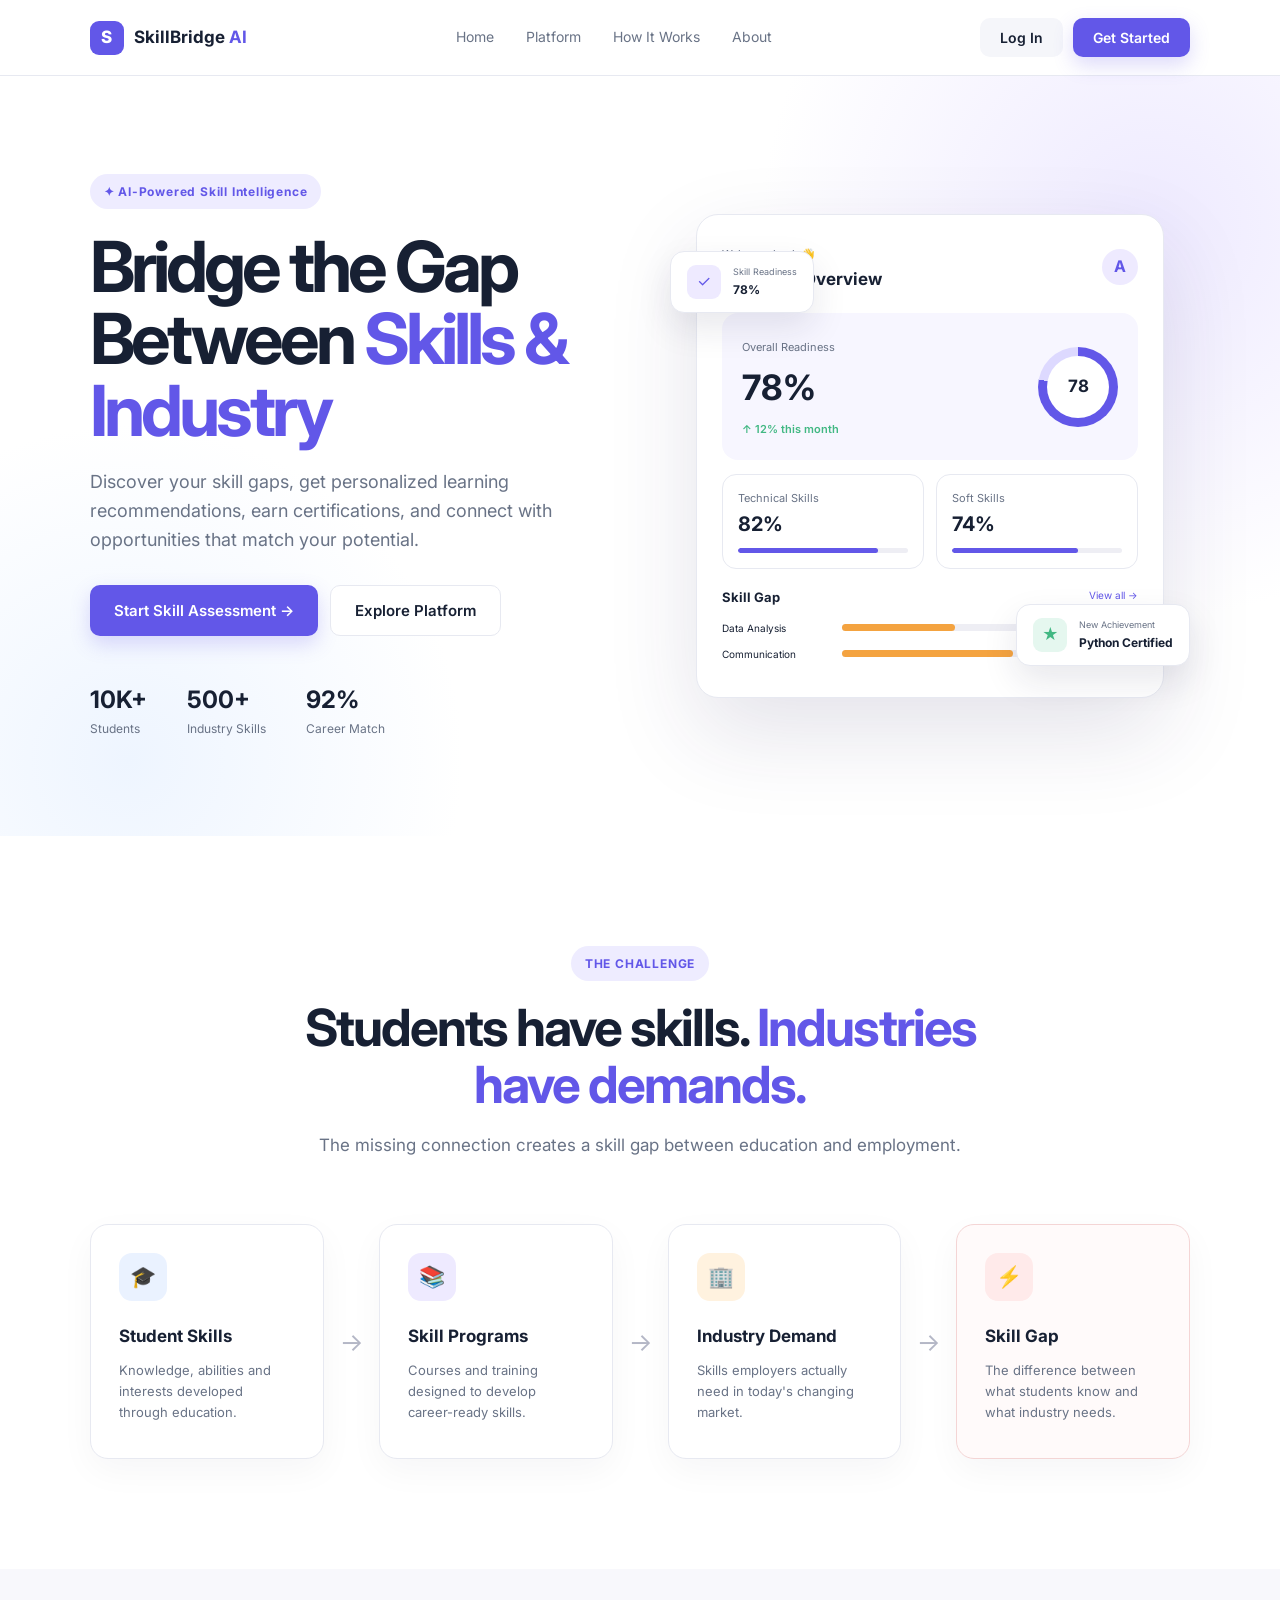
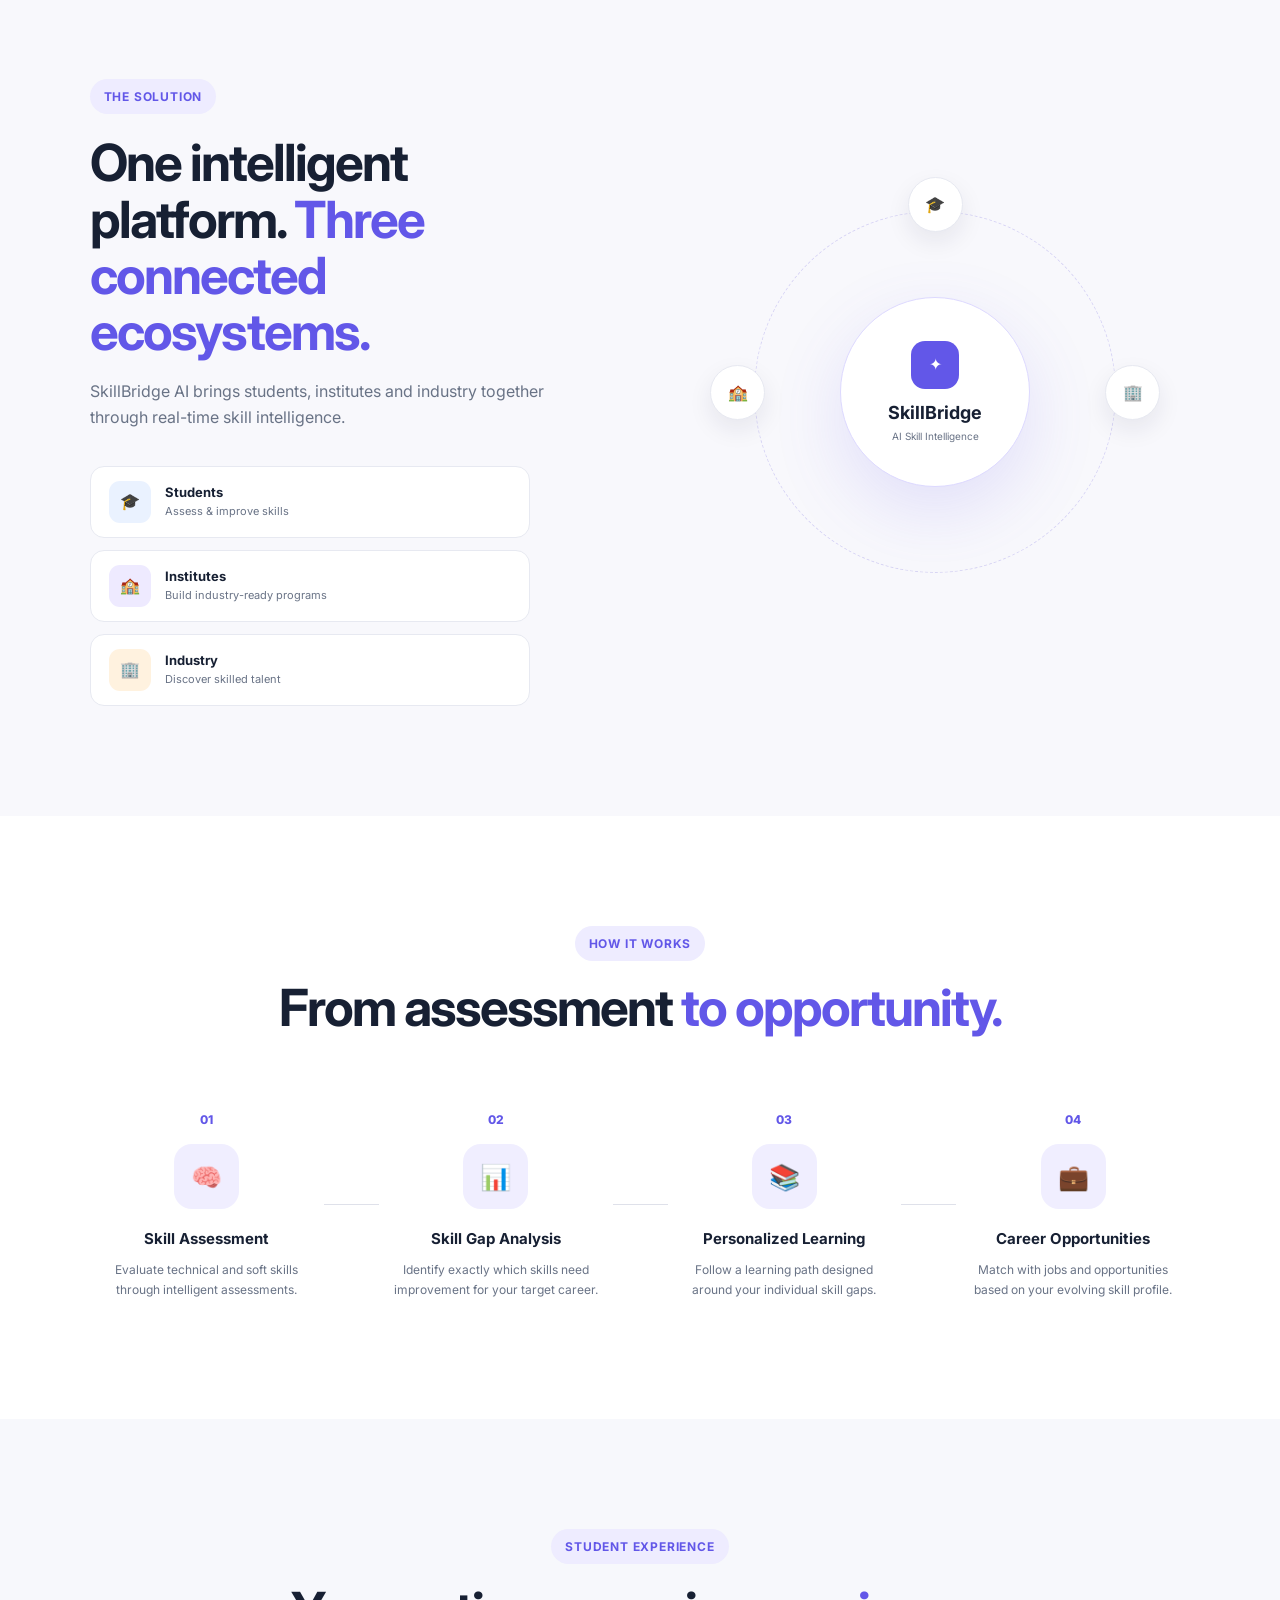
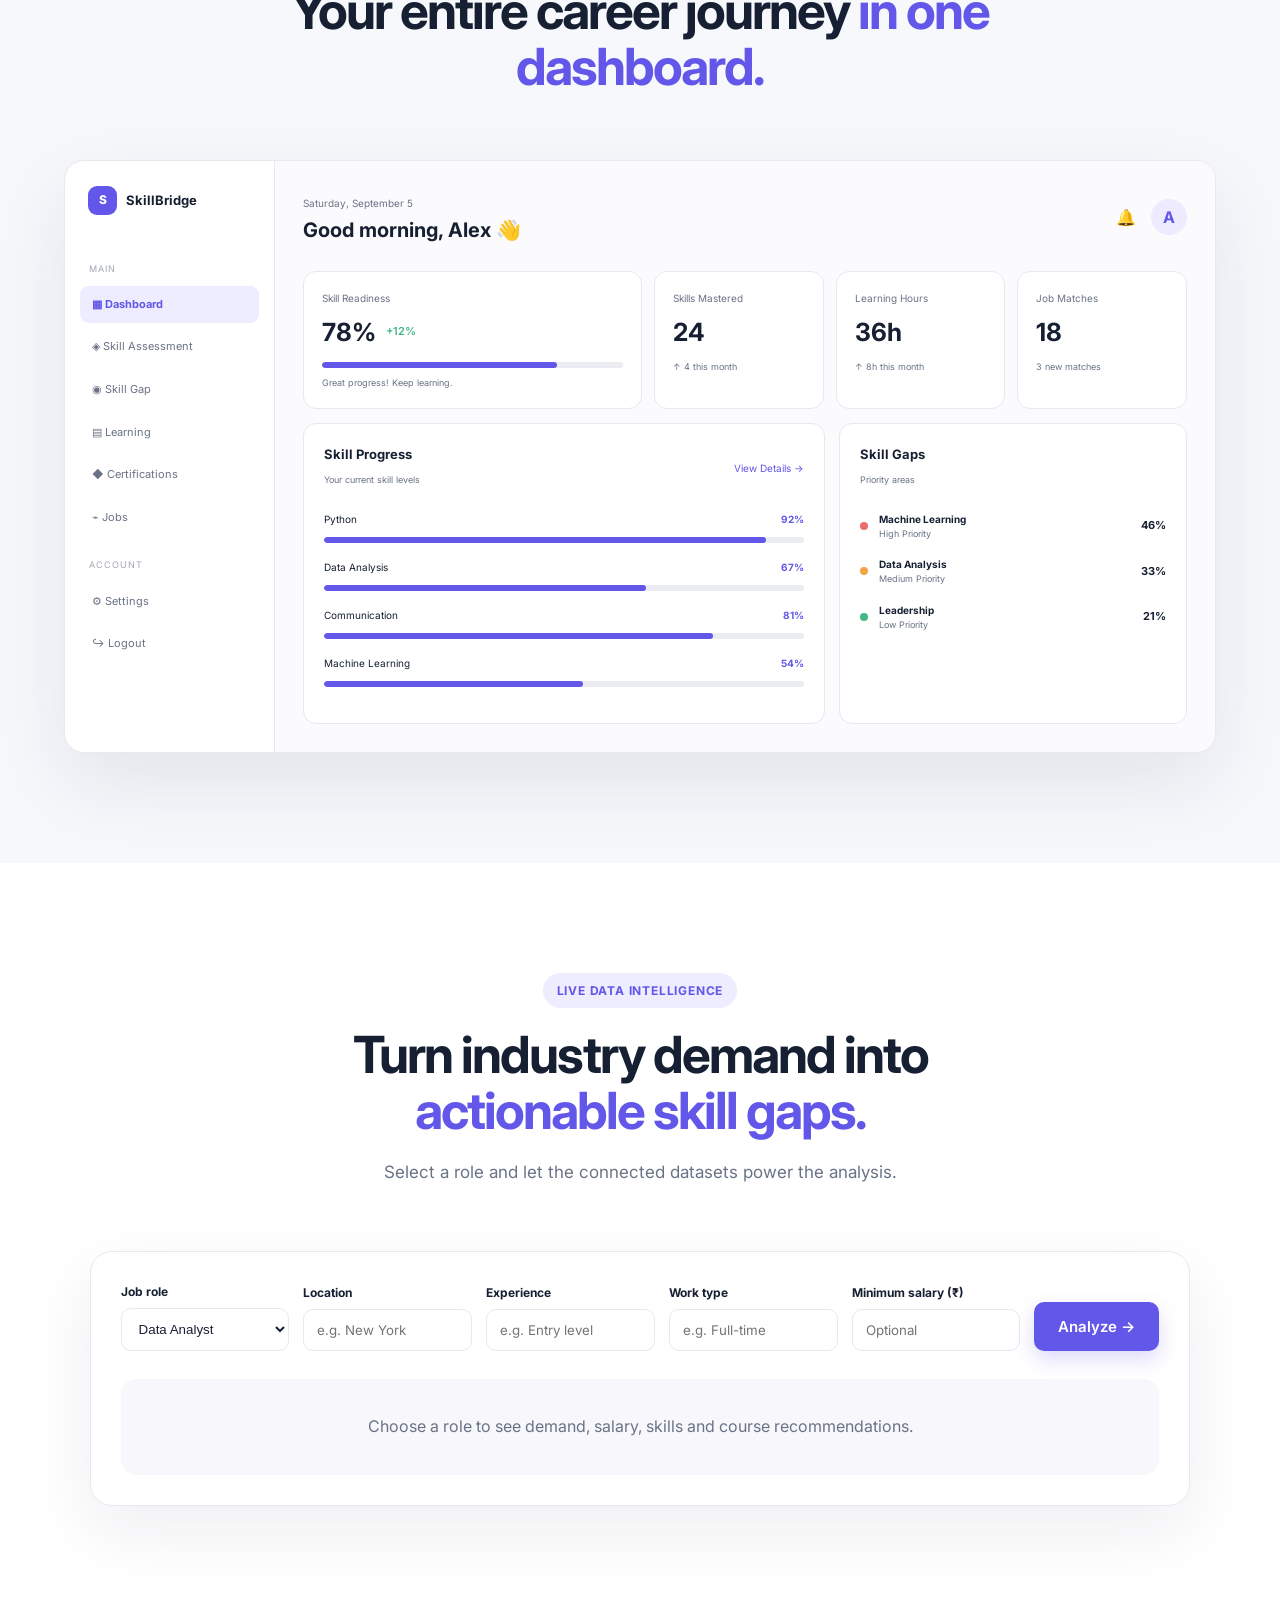
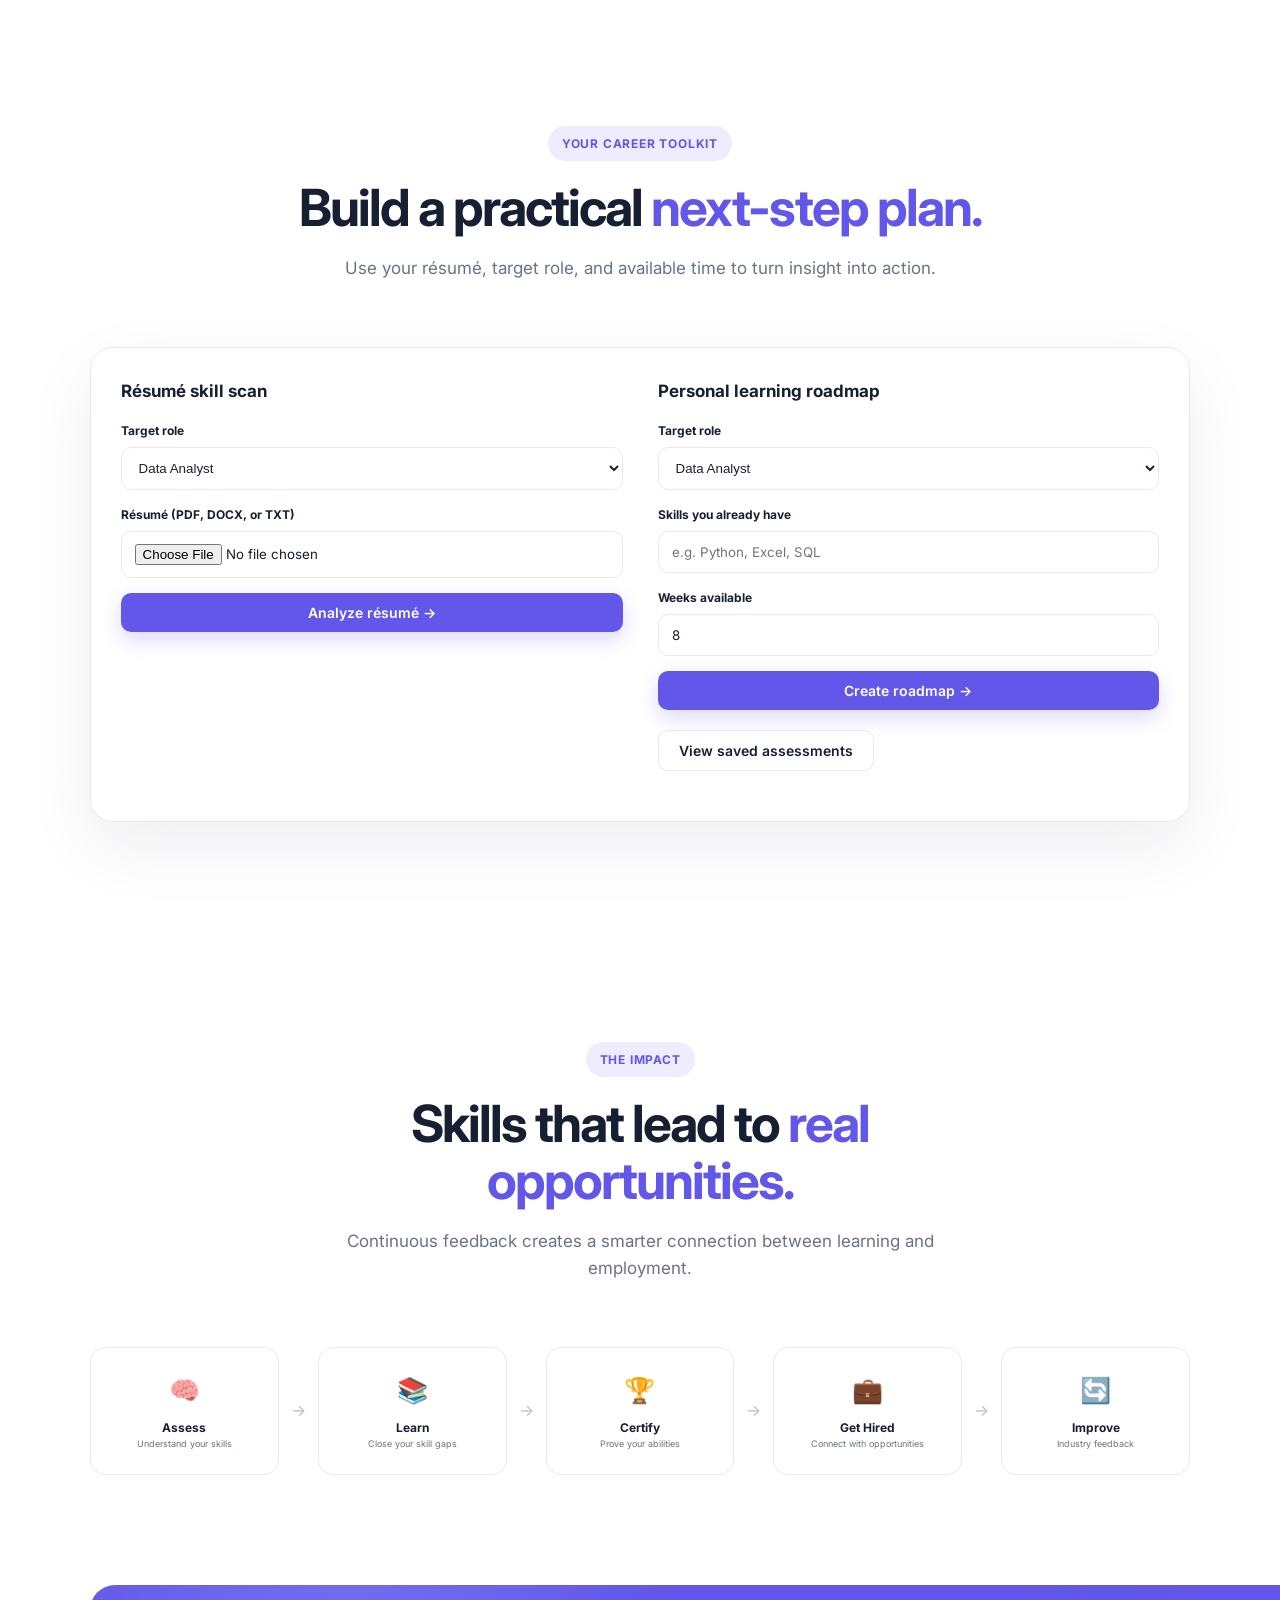
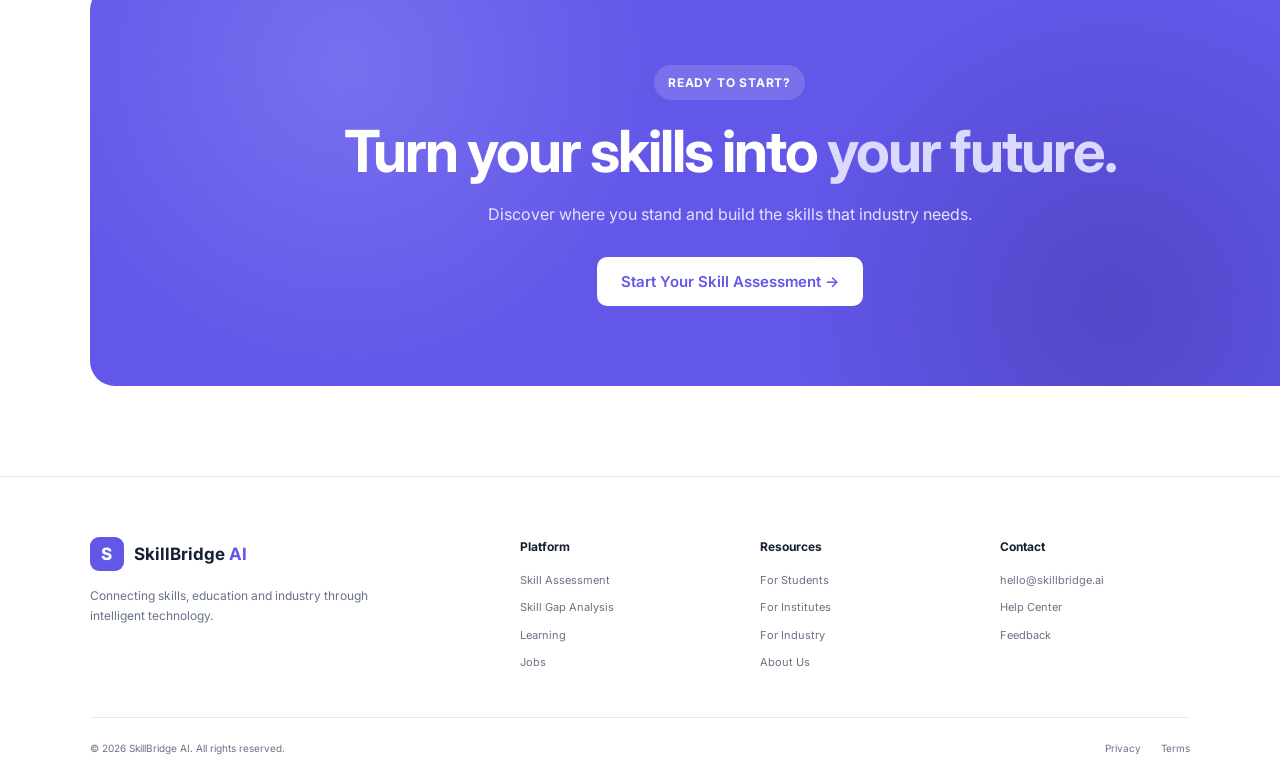
==== index.html @ c688696a "Add files via upload" ====
<!DOCTYPE html>
<html lang="en">
<head>
    <meta charset="UTF-8">
    <meta name="viewport" content="width=device-width, initial-scale=1.0">

    <title>SkillBridge AI</title>

    <link rel="preconnect" href="https://fonts.googleapis.com">
    <link rel="preconnect" href="https://fonts.gstatic.com" crossorigin>
    <link href="https://fonts.googleapis.com/css2?family=Inter:wght@400;500;600;700;800&display=swap" rel="stylesheet">

    <link rel="stylesheet" href="style.css">
</head>

<body>

<!-- =====================================================
     NAVBAR
===================================================== -->

<header class="navbar">

    <div class="logo">
        <div class="logo-icon">S</div>
        <span>SkillBridge <strong>AI</strong></span>
    </div>

    <nav>
        <a href="#home">Home</a>
        <a href="#platform">Platform</a>
        <a href="#how-it-works">How It Works</a>
        <a href="#about">About</a>
    </nav>

    <div class="nav-buttons">
        <button class="btn btn-light">Log In</button>
        <button class="btn btn-primary">Get Started</button>
    </div>

</header>


<!-- =====================================================
     HERO
===================================================== -->

<main>

<section class="hero" id="home">

    <div class="hero-content">

        <div class="badge">
            ✦ AI-Powered Skill Intelligence
        </div>

        <h1>
            Bridge the Gap Between
            <span>Skills & Industry</span>
        </h1>

        <p>
            Discover your skill gaps, get personalized learning
            recommendations, earn certifications, and connect
            with opportunities that match your potential.
        </p>

        <div class="hero-buttons">
            <button class="btn btn-primary btn-large">
                Start Skill Assessment →
            </button>

            <button class="btn btn-outline btn-large">
                Explore Platform
            </button>
        </div>

        <div class="hero-stats">

            <div>
                <strong>10K+</strong>
                <span>Students</span>
            </div>

            <div>
                <strong>500+</strong>
                <span>Industry Skills</span>
            </div>

            <div>
                <strong>92%</strong>
                <span>Career Match</span>
            </div>

        </div>

    </div>


    <!-- HERO VISUAL -->

    <div class="hero-visual">

        <div class="floating-card card-one">
            <div class="mini-icon purple">✓</div>
            <div>
                <small>Skill Readiness</small>
                <strong>78%</strong>
            </div>
        </div>

        <div class="dashboard-preview">

            <div class="preview-header">
                <div>
                    <small>Welcome back 👋</small>
                    <h3>Your Skill Overview</h3>
                </div>

                <div class="avatar">A</div>
            </div>

            <div class="score-card">

                <div>
                    <small>Overall Readiness</small>
                    <h2>78%</h2>
                    <span class="positive">↑ 12% this month</span>
                </div>

                <div class="progress-circle">
                    <span>78</span>
                </div>

            </div>

            <div class="preview-grid">

                <div class="mini-card">
                    <span>Technical Skills</span>
                    <strong>82%</strong>
                    <div class="progress">
                        <div style="width:82%"></div>
                    </div>
                </div>

                <div class="mini-card">
                    <span>Soft Skills</span>
                    <strong>74%</strong>
                    <div class="progress">
                        <div style="width:74%"></div>
                    </div>
                </div>

            </div>

            <div class="gap-preview">

                <div class="gap-title">
                    <strong>Skill Gap</strong>
                    <span>View all →</span>
                </div>

                <div class="gap-row">
                    <span>Data Analysis</span>
                    <div class="gap-bar">
                        <div style="width:45%"></div>
                    </div>
                    <b>45%</b>
                </div>

                <div class="gap-row">
                    <span>Communication</span>
                    <div class="gap-bar">
                        <div style="width:68%"></div>
                    </div>
                    <b>68%</b>
                </div>

            </div>

        </div>

        <div class="floating-card card-two">

            <div class="mini-icon green">★</div>

            <div>
                <small>New Achievement</small>
                <strong>Python Certified</strong>
            </div>

        </div>

    </div>

</section>


<!-- =====================================================
     PROBLEM
===================================================== -->

<section class="section" id="platform">

    <div class="section-heading">

        <div class="badge">THE CHALLENGE</div>

        <h2>
            Students have skills.
            <span>Industries have demands.</span>
        </h2>

        <p>
            The missing connection creates a skill gap between
            education and employment.
        </p>

    </div>


    <div class="problem-flow">

        <div class="flow-card">

            <div class="flow-icon blue">🎓</div>

            <h3>Student Skills</h3>

            <p>
                Knowledge, abilities and interests
                developed through education.
            </p>

        </div>

        <div class="flow-arrow">→</div>

        <div class="flow-card">

            <div class="flow-icon purple">📚</div>

            <h3>Skill Programs</h3>

            <p>
                Courses and training designed
                to develop career-ready skills.
            </p>

        </div>

        <div class="flow-arrow">→</div>

        <div class="flow-card">

            <div class="flow-icon orange">🏢</div>

            <h3>Industry Demand</h3>

            <p>
                Skills employers actually need
                in today's changing market.
            </p>

        </div>

        <div class="flow-arrow">→</div>

        <div class="flow-card gap-card">

            <div class="flow-icon red">⚡</div>

            <h3>Skill Gap</h3>

            <p>
                The difference between what students
                know and what industry needs.
            </p>

        </div>

    </div>

</section>


<!-- =====================================================
     SOLUTION
===================================================== -->

<section class="solution-section">

    <div class="solution-content">

        <div class="badge">THE SOLUTION</div>

        <h2>
            One intelligent platform.
            <span>Three connected ecosystems.</span>
        </h2>

        <p>
            SkillBridge AI brings students, institutes and
            industry together through real-time skill intelligence.
        </p>

        <div class="ecosystem">

            <div class="eco-item">
                <div class="eco-icon blue">🎓</div>
                <div>
                    <strong>Students</strong>
                    <span>Assess & improve skills</span>
                </div>
            </div>

            <div class="eco-item">
                <div class="eco-icon purple">🏫</div>
                <div>
                    <strong>Institutes</strong>
                    <span>Build industry-ready programs</span>
                </div>
            </div>

            <div class="eco-item">
                <div class="eco-icon orange">🏢</div>
                <div>
                    <strong>Industry</strong>
                    <span>Discover skilled talent</span>
                </div>
            </div>

        </div>

    </div>


    <div class="platform-visual">

        <div class="central-platform">

            <div class="platform-symbol">✦</div>

            <h3>SkillBridge</h3>
            <span>AI Skill Intelligence</span>

        </div>

        <div class="orbit orbit-one">🎓</div>
        <div class="orbit orbit-two">🏫</div>
        <div class="orbit orbit-three">🏢</div>

    </div>

</section>


<!-- =====================================================
     HOW IT WORKS
===================================================== -->

<section class="section" id="how-it-works">

    <div class="section-heading">

        <div class="badge">HOW IT WORKS</div>

        <h2>
            From assessment
            <span>to opportunity.</span>
        </h2>

    </div>


    <div class="steps">

        <div class="step">

            <div class="step-number">01</div>

            <div class="step-icon">🧠</div>

            <h3>Skill Assessment</h3>

            <p>
                Evaluate technical and soft skills
                through intelligent assessments.
            </p>

        </div>

        <div class="step-line"></div>

        <div class="step">

            <div class="step-number">02</div>

            <div class="step-icon">📊</div>

            <h3>Skill Gap Analysis</h3>

            <p>
                Identify exactly which skills need
                improvement for your target career.
            </p>

        </div>

        <div class="step-line"></div>

        <div class="step">

            <div class="step-number">03</div>

            <div class="step-icon">📚</div>

            <h3>Personalized Learning</h3>

            <p>
                Follow a learning path designed
                around your individual skill gaps.
            </p>

        </div>

        <div class="step-line"></div>

        <div class="step">

            <div class="step-number">04</div>

            <div class="step-icon">💼</div>

            <h3>Career Opportunities</h3>

            <p>
                Match with jobs and opportunities
                based on your evolving skill profile.
            </p>

        </div>

    </div>

</section>


<!-- =====================================================
     DASHBOARD PREVIEW
===================================================== -->

<section class="dashboard-section">

    <div class="section-heading">

        <div class="badge">STUDENT EXPERIENCE</div>

        <h2>
            Your entire career journey
            <span>in one dashboard.</span>
        </h2>

    </div>


    <div class="app-window">

        <aside class="sidebar">

            <div class="sidebar-logo">
                <div class="logo-icon">S</div>
                <strong>SkillBridge</strong>
            </div>

            <div class="sidebar-menu">

                <span class="menu-label">MAIN</span>

                <a class="active">▦ Dashboard</a>
                <a>◈ Skill Assessment</a>
                <a>◉ Skill Gap</a>
                <a>▤ Learning</a>
                <a>◆ Certifications</a>
                <a>⌁ Jobs</a>

                <span class="menu-label">ACCOUNT</span>

                <a>⚙ Settings</a>
                <a>↪ Logout</a>

            </div>

        </aside>


        <div class="dashboard-main">

            <div class="dash-top">

                <div>
                    <small>Saturday, September 5</small>
                    <h2>Good morning, Alex 👋</h2>
                </div>

                <div class="dash-user">
                    <span>🔔</span>
                    <div class="avatar">A</div>
                </div>

            </div>


            <div class="dashboard-cards">

                <div class="dash-card score">

                    <span>Skill Readiness</span>

                    <div class="dash-card-value">
                        <strong>78%</strong>
                        <span class="positive">+12%</span>
                    </div>

                    <div class="large-progress">
                        <div style="width:78%"></div>
                    </div>

                    <small>Great progress! Keep learning.</small>

                </div>


                <div class="dash-card">

                    <span>Skills Mastered</span>

                    <strong class="big-number">24</strong>

                    <small>↑ 4 this month</small>

                </div>


                <div class="dash-card">

                    <span>Learning Hours</span>

                    <strong class="big-number">36h</strong>

                    <small>↑ 8h this month</small>

                </div>


                <div class="dash-card">

                    <span>Job Matches</span>

                    <strong class="big-number">18</strong>

                    <small>3 new matches</small>

                </div>

            </div>


            <div class="dashboard-columns">

                <div class="dash-panel">

                    <div class="panel-heading">

                        <div>
                            <h3>Skill Progress</h3>
                            <span>Your current skill levels</span>
                        </div>

                        <button>View Details →</button>

                    </div>


                    <div class="skill-list">

                        <div class="skill">

                            <div>
                                <span>Python</span>
                                <b>92%</b>
                            </div>

                            <div class="large-progress">
                                <div style="width:92%"></div>
                            </div>

                        </div>


                        <div class="skill">

                            <div>
                                <span>Data Analysis</span>
                                <b>67%</b>
                            </div>

                            <div class="large-progress">
                                <div style="width:67%"></div>
                            </div>

                        </div>


                        <div class="skill">

                            <div>
                                <span>Communication</span>
                                <b>81%</b>
                            </div>

                            <div class="large-progress">
                                <div style="width:81%"></div>
                            </div>

                        </div>


                        <div class="skill">

                            <div>
                                <span>Machine Learning</span>
                                <b>54%</b>
                            </div>

                            <div class="large-progress">
                                <div style="width:54%"></div>
                            </div>

                        </div>

                    </div>

                </div>


                <div class="dash-panel">

                    <div class="panel-heading">

                        <div>
                            <h3>Skill Gaps</h3>
                            <span>Priority areas</span>
                        </div>

                    </div>


                    <div class="gap-list">

                        <div class="gap-item">
                            <div class="gap-dot high"></div>

                            <div>
                                <strong>Machine Learning</strong>
                                <span>High Priority</span>
                            </div>

                            <b>46%</b>
                        </div>


                        <div class="gap-item">
                            <div class="gap-dot medium"></div>

                            <div>
                                <strong>Data Analysis</strong>
                                <span>Medium Priority</span>
                            </div>

                            <b>33%</b>
                        </div>


                        <div class="gap-item">
                            <div class="gap-dot low"></div>

                            <div>
                                <strong>Leadership</strong>
                                <span>Low Priority</span>
                            </div>

                            <b>21%</b>
                        </div>

                    </div>

                </div>

            </div>

        </div>

    </div>

</section>


<!-- =====================================================
     IMPACT
===================================================== -->

<section class="impact-section" id="about">

    <div class="section-heading">

        <div class="badge">THE IMPACT</div>

        <h2>
            Skills that lead to
            <span>real opportunities.</span>
        </h2>

        <p>
            Continuous feedback creates a smarter connection
            between learning and employment.
        </p>

    </div>


    <div class="impact-flow">

        <div class="impact-box">
            <div>🧠</div>
            <strong>Assess</strong>
            <span>Understand your skills</span>
        </div>

        <div class="impact-arrow">→</div>

        <div class="impact-box">
            <div>📚</div>
            <strong>Learn</strong>
            <span>Close your skill gaps</span>
        </div>

        <div class="impact-arrow">→</div>

        <div class="impact-box">
            <div>🏆</div>
            <strong>Certify</strong>
            <span>Prove your abilities</span>
        </div>

        <div class="impact-arrow">→</div>

        <div class="impact-box">
            <div>💼</div>
            <strong>Get Hired</strong>
            <span>Connect with opportunities</span>
        </div>

        <div class="impact-arrow">→</div>

        <div class="impact-box">
            <div>🔄</div>
            <strong>Improve</strong>
            <span>Industry feedback</span>
        </div>

    </div>

</section>


<!-- =====================================================
     CTA
===================================================== -->

<section class="cta-section">

    <div>

        <div class="badge badge-white">
            READY TO START?
        </div>

        <h2>
            Turn your skills into
            <span>your future.</span>
        </h2>

        <p>
            Discover where you stand and build the skills
            that industry needs.
        </p>

        <button class="btn btn-white btn-large">
            Start Your Skill Assessment →
        </button>

    </div>

</section>

</main>


<!-- =====================================================
     FOOTER
===================================================== -->

<footer>

    <div class="footer-top">

        <div class="footer-brand">

            <div class="logo">
                <div class="logo-icon">S</div>
                <span>SkillBridge <strong>AI</strong></span>
            </div>

            <p>
                Connecting skills, education and industry
                through intelligent technology.
            </p>

        </div>


        <div class="footer-column">

            <strong>Platform</strong>

            <a>Skill Assessment</a>
            <a>Skill Gap Analysis</a>
            <a>Learning</a>
            <a>Jobs</a>

        </div>


        <div class="footer-column">

            <strong>Resources</strong>

            <a>For Students</a>
            <a>For Institutes</a>
            <a>For Industry</a>
            <a>About Us</a>

        </div>


        <div class="footer-column">

            <strong>Contact</strong>

            <a>hello@skillbridge.ai</a>
            <a>Help Center</a>
            <a>Feedback</a>

        </div>

    </div>


    <div class="footer-bottom">

        <span>© 2026 SkillBridge AI. All rights reserved.</span>

        <div>
            <a>Privacy</a>
            <a>Terms</a>
        </div>

    </div>

</footer>


<script src="app.js"></script>
</body>
</html>
---- style.css ----
/* =====================================================
   RESET
===================================================== */

* {
    margin: 0;
    padding: 0;
    box-sizing: border-box;
}

html {
    scroll-behavior: smooth;
}

body {
    font-family: "Inter", sans-serif;
    background: #ffffff;
    color: #172033;
    line-height: 1.6;
}

button,
input {
    font-family: inherit;
}

button {
    cursor: pointer;
    border: none;
}

a {
    text-decoration: none;
    color: inherit;
}


/* =====================================================
   COLORS
===================================================== */

:root {
    --primary: #6257e8;
    --primary-dark: #5046c7;

    --blue: #4f8cff;
    --purple: #8b6cf6;
    --orange: #f4a340;
    --green: #42b883;
    --red: #ee6b6b;

    --dark: #172033;
    --muted: #697386;

    --light-bg: #f7f8fc;
    --border: #e7e9f1;

    --white: #ffffff;
}


/* =====================================================
   GLOBAL
===================================================== */

section {
    width: 100%;
}

.section {
    padding: 110px 7%;
}

.section-heading {
    max-width: 760px;
    margin: 0 auto 65px;
    text-align: center;
}

.section-heading .badge {
    margin-bottom: 18px;
}

.section-heading h2 {
    font-size: clamp(34px, 4vw, 54px);
    line-height: 1.1;
    letter-spacing: -2px;
    margin-bottom: 20px;
}

.section-heading h2 span,
.hero h1 span,
.solution-content h2 span,
.cta-section h2 span {
    color: var(--primary);
}

.section-heading p {
    color: var(--muted);
    font-size: 17px;
    max-width: 650px;
    margin: auto;
}


/* =====================================================
   BADGE
===================================================== */

.badge {
    display: inline-flex;
    align-items: center;
    gap: 7px;

    padding: 8px 14px;

    border-radius: 50px;

    background: #eeecff;
    color: var(--primary);

    font-size: 12px;
    font-weight: 700;
    letter-spacing: 0.8px;
}


/* =====================================================
   BUTTONS
===================================================== */

.btn {
    padding: 11px 20px;
    border-radius: 10px;
    font-size: 14px;
    font-weight: 600;
    transition: 0.25s ease;
}

.btn-primary {
    background: var(--primary);
    color: white;
    box-shadow: 0 8px 20px rgba(98, 87, 232, 0.22);
}

.btn-primary:hover {
    background: var(--primary-dark);
    transform: translateY(-2px);
}

.btn-light {
    background: #f5f6fa;
    color: var(--dark);
}

.btn-outline {
    background: white;
    border: 1px solid var(--border);
    color: var(--dark);
}

.btn-large {
    padding: 15px 24px;
    font-size: 15px;
}

.btn-white {
    background: white;
    color: var(--primary);
}


/* =====================================================
   NAVBAR
===================================================== */

.navbar {
    height: 76px;

    display: flex;
    align-items: center;
    justify-content: space-between;

    padding: 0 7%;

    border-bottom: 1px solid var(--border);

    background: rgba(255,255,255,0.95);

    position: sticky;
    top: 0;
    z-index: 100;
}

.logo {
    display: flex;
    align-items: center;
    gap: 10px;

    font-size: 17px;
    font-weight: 700;
}

.logo-icon {
    width: 34px;
    height: 34px;

    display: grid;
    place-items: center;

    border-radius: 9px;

    background: var(--primary);
    color: white;

    font-weight: 800;
}

.logo strong {
    color: var(--primary);
}

.navbar nav {
    display: flex;
    gap: 32px;

    font-size: 14px;
    color: var(--muted);
}

.navbar nav a:hover {
    color: var(--primary);
}

.nav-buttons {
    display: flex;
    gap: 10px;
}


/* =====================================================
   HERO
===================================================== */

.hero {
    min-height: 760px;

    display: grid;
    grid-template-columns: 1fr 1fr;
    align-items: center;

    gap: 60px;

    padding: 90px 7%;

    background:
        radial-gradient(circle at 90% 20%, #eeeaff 0, transparent 30%),
        radial-gradient(circle at 10% 90%, #eef5ff 0, transparent 25%);
}

.hero-content {
    max-width: 650px;
}

.hero h1 {
    font-size: clamp(48px, 5.5vw, 76px);
    line-height: 1.02;
    letter-spacing: -4px;

    margin: 22px 0;
}

.hero p {
    max-width: 570px;

    color: var(--muted);

    font-size: 18px;

    margin-bottom: 30px;
}

.hero-buttons {
    display: flex;
    gap: 12px;
    margin-bottom: 45px;
}

.hero-stats {
    display: flex;
    gap: 40px;
}

.hero-stats div {
    display: flex;
    flex-direction: column;
}

.hero-stats strong {
    font-size: 24px;
}

.hero-stats span {
    color: var(--muted);
    font-size: 12px;
}


/* =====================================================
   HERO VISUAL
===================================================== */

.hero-visual {
    position: relative;
    min-height: 550px;

    display: flex;
    align-items: center;
    justify-content: center;
}

.dashboard-preview {
    width: 90%;
    max-width: 540px;

    padding: 25px;

    border-radius: 22px;

    background: white;

    border: 1px solid var(--border);

    box-shadow:
        0 35px 90px rgba(44, 42, 91, 0.13);
}

.preview-header {
    display: flex;
    align-items: center;
    justify-content: space-between;

    margin-bottom: 20px;
}

.preview-header small {
    color: var(--muted);
    font-size: 11px;
}

.preview-header h3 {
    font-size: 17px;
}

.avatar {
    width: 36px;
    height: 36px;

    display: grid;
    place-items: center;

    border-radius: 50%;

    background: #eeeaff;
    color: var(--primary);

    font-weight: 700;
}

.score-card {
    display: flex;
    align-items: center;
    justify-content: space-between;

    padding: 20px;

    border-radius: 16px;

    background: #f7f6ff;
}

.score-card small {
    color: var(--muted);
    font-size: 11px;
}

.score-card h2 {
    font-size: 35px;
}

.positive {
    color: var(--green);
    font-size: 11px;
    font-weight: 600;
}

.progress-circle {
    width: 80px;
    height: 80px;

    border-radius: 50%;

    display: grid;
    place-items: center;

    background:
        conic-gradient(
            var(--primary) 0 78%,
            #ddd9ff 78% 100%
        );

    position: relative;
}

.progress-circle::before {
    content: "";
    position: absolute;

    width: 62px;
    height: 62px;

    background: white;

    border-radius: 50%;
}

.progress-circle span {
    position: relative;
    font-size: 17px;
    font-weight: 700;
}

.preview-grid {
    display: grid;
    grid-template-columns: 1fr 1fr;

    gap: 12px;

    margin-top: 14px;
}

.mini-card {
    padding: 15px;

    border: 1px solid var(--border);
    border-radius: 14px;
}

.mini-card span {
    display: block;
    font-size: 11px;
    color: var(--muted);
}

.mini-card strong {
    font-size: 20px;
}

.progress {
    height: 5px;
    background: #eeeeF4;
    border-radius: 10px;
    overflow: hidden;
    margin-top: 8px;
}

.progress div {
    height: 100%;
    background: var(--primary);
    border-radius: inherit;
}

.gap-preview {
    margin-top: 18px;
}

.gap-title {
    display: flex;
    justify-content: space-between;
    margin-bottom: 12px;
}

.gap-title strong {
    font-size: 13px;
}

.gap-title span {
    font-size: 10px;
    color: var(--primary);
}

.gap-row {
    display: grid;
    grid-template-columns: 110px 1fr 35px;
    align-items: center;

    gap: 10px;

    margin: 10px 0;

    font-size: 10px;
}

.gap-bar {
    height: 7px;
    background: #eeeeF4;
    border-radius: 10px;
}

.gap-bar div {
    height: 100%;
    background: var(--orange);
    border-radius: inherit;
}

.gap-row b {
    font-size: 10px;
}

.floating-card {
    position: absolute;

    display: flex;
    align-items: center;
    gap: 12px;

    padding: 13px 16px;

    background: white;

    border: 1px solid var(--border);

    border-radius: 14px;

    box-shadow: 0 15px 35px rgba(30, 30, 70, 0.1);
}

.card-one {
    top: 70px;
    left: 0;
}

.card-two {
    bottom: 65px;
    right: 0;
}

.floating-card small,
.floating-card strong {
    display: block;
}

.floating-card small {
    color: var(--muted);
    font-size: 9px;
}

.floating-card strong {
    font-size: 12px;
}

.mini-icon {
    width: 34px;
    height: 34px;

    display: grid;
    place-items: center;

    border-radius: 9px;
}

.mini-icon.purple {
    background: #eeeaff;
    color: var(--primary);
}

.mini-icon.green {
    background: #e5f7ef;
    color: var(--green);
}


/* =====================================================
   PROBLEM FLOW
===================================================== */

.problem-flow {
    display: grid;

    grid-template-columns:
        1fr auto 1fr auto 1fr auto 1fr;

    align-items: center;

    gap: 16px;
}

.flow-card {
    min-height: 235px;

    padding: 28px;

    border: 1px solid var(--border);
    border-radius: 18px;

    background: white;

    box-shadow: 0 12px 35px rgba(20, 20, 50, 0.04);
}

.flow-icon {
    width: 48px;
    height: 48px;

    display: grid;
    place-items: center;

    border-radius: 13px;

    font-size: 21px;

    margin-bottom: 22px;
}

.flow-icon.blue {
    background: #eaf2ff;
}

.flow-icon.purple {
    background: #eeeaff;
}

.flow-icon.orange {
    background: #fff2df;
}

.flow-icon.red {
    background: #ffeaea;
}

.flow-card h3 {
    margin-bottom: 10px;
    font-size: 17px;
}

.flow-card p {
    color: var(--muted);
    font-size: 13px;
}

.flow-arrow {
    font-size: 25px;
    color: #b4b7c6;
}

.gap-card {
    border-color: #f4d5d5;
    background: #fffafa;
}


/* =====================================================
   SOLUTION
===================================================== */

.solution-section {
    padding: 110px 7%;

    display: grid;
    grid-template-columns: 1fr 1fr;

    gap: 80px;

    align-items: center;

    background: #f8f8fc;
}

.solution-content {
    max-width: 650px;
}

.solution-content h2 {
    font-size: clamp(36px, 4vw, 55px);
    line-height: 1.1;
    letter-spacing: -2px;

    margin: 20px 0;
}

.solution-content > p {
    color: var(--muted);
    max-width: 570px;
    margin-bottom: 35px;
}

.ecosystem {
    display: flex;
    flex-direction: column;
    gap: 12px;
}

.eco-item {
    display: flex;
    align-items: center;
    gap: 14px;

    padding: 14px 18px;

    background: white;

    border: 1px solid var(--border);

    border-radius: 14px;

    max-width: 440px;
}

.eco-icon {
    width: 42px;
    height: 42px;

    display: grid;
    place-items: center;

    border-radius: 11px;
}

.eco-icon.blue {
    background: #eaf2ff;
}

.eco-icon.purple {
    background: #eeeaff;
}

.eco-icon.orange {
    background: #fff2df;
}

.eco-item strong,
.eco-item span {
    display: block;
}

.eco-item strong {
    font-size: 13px;
}

.eco-item span {
    color: var(--muted);
    font-size: 11px;
}


/* PLATFORM VISUAL */

.platform-visual {
    height: 460px;

    position: relative;

    display: grid;
    place-items: center;
}

.central-platform {
    width: 190px;
    height: 190px;

    border-radius: 50%;

    background: white;

    border: 1px solid #ddd9ff;

    box-shadow: 0 25px 70px rgba(98, 87, 232, 0.15);

    display: flex;
    flex-direction: column;
    align-items: center;
    justify-content: center;

    position: relative;
    z-index: 2;
}

.platform-symbol {
    width: 48px;
    height: 48px;

    display: grid;
    place-items: center;

    border-radius: 14px;

    background: var(--primary);
    color: white;

    margin-bottom: 10px;
}

.central-platform h3 {
    font-size: 18px;
}

.central-platform span {
    color: var(--muted);
    font-size: 10px;
}

.platform-visual::before {
    content: "";

    position: absolute;

    width: 360px;
    height: 360px;

    border: 1px dashed #d8d5f5;

    border-radius: 50%;
}

.orbit {
    width: 55px;
    height: 55px;

    display: grid;
    place-items: center;

    background: white;

    border: 1px solid var(--border);

    border-radius: 50%;

    position: absolute;

    box-shadow: 0 10px 25px rgba(30, 30, 70, 0.08);

    z-index: 3;
}

.orbit-one {
    top: 15px;
}

.orbit-two {
    left: 30px;
}

.orbit-three {
    right: 30px;
}


/* =====================================================
   STEPS
===================================================== */

.steps {
    display: grid;

    grid-template-columns: 1fr auto 1fr auto 1fr auto 1fr;

    align-items: center;

    max-width: 1200px;

    margin: auto;
}

.step {
    text-align: center;
    padding: 10px;
}

.step-number {
    color: var(--primary);
    font-size: 12px;
    font-weight: 800;

    margin-bottom: 15px;
}

.step-icon {
    width: 65px;
    height: 65px;

    display: grid;
    place-items: center;

    margin: auto auto 18px;

    border-radius: 18px;

    background: #f0eeff;

    font-size: 25px;
}

.step h3 {
    font-size: 15px;
    margin-bottom: 9px;
}

.step p {
    color: var(--muted);
    font-size: 12px;
}

.step-line {
    width: 55px;
    height: 1px;
    background: #dfe1ea;
}


/* =====================================================
   DASHBOARD
===================================================== */

.dashboard-section {
    padding: 110px 5%;

    background: #f7f8fc;
}

.app-window {
    max-width: 1250px;

    margin: auto;

    display: grid;
    grid-template-columns: 210px 1fr;

    overflow: hidden;

    background: white;

    border: 1px solid var(--border);

    border-radius: 20px;

    box-shadow: 0 30px 80px rgba(30, 30, 60, 0.09);
}

.sidebar {
    padding: 25px 15px;

    border-right: 1px solid var(--border);
}

.sidebar-logo {
    display: flex;
    align-items: center;
    gap: 9px;

    padding: 0 8px 30px;

    font-size: 13px;
}

.sidebar-logo .logo-icon {
    width: 29px;
    height: 29px;
    font-size: 12px;
}

.sidebar-menu {
    display: flex;
    flex-direction: column;
    gap: 5px;
}

.menu-label {
    font-size: 9px;
    color: #a4a7b3;
    letter-spacing: 1px;

    margin: 17px 9px 5px;
}

.sidebar-menu a {
    padding: 10px 12px;

    border-radius: 9px;

    font-size: 11px;

    color: var(--muted);
}

.sidebar-menu a.active {
    background: #eeecff;
    color: var(--primary);
    font-weight: 700;
}

.dashboard-main {
    padding: 28px;
    background: #fbfbfd;
}

.dash-top {
    display: flex;
    justify-content: space-between;
    align-items: center;

    margin-bottom: 25px;
}

.dash-top small {
    color: var(--muted);
    font-size: 10px;
}

.dash-top h2 {
    font-size: 20px;
}

.dash-user {
    display: flex;
    align-items: center;
    gap: 15px;
}

.dashboard-cards {
    display: grid;
    grid-template-columns: 2fr 1fr 1fr 1fr;
    gap: 12px;

    margin-bottom: 14px;
}

.dash-card {
    padding: 18px;

    background: white;

    border: 1px solid var(--border);

    border-radius: 13px;
}

.dash-card > span {
    display: block;
    color: var(--muted);
    font-size: 10px;

    margin-bottom: 6px;
}

.dash-card-value {
    display: flex;
    align-items: center;
    gap: 10px;
}

.dash-card-value strong {
    font-size: 25px;
}

.dash-card small {
    display: block;
    color: var(--muted);
    font-size: 9px;
    margin-top: 8px;
}

.big-number {
    display: block;
    font-size: 25px;
}

.large-progress {
    height: 6px;

    background: #ececf3;

    border-radius: 10px;

    overflow: hidden;

    margin-top: 10px;
}

.large-progress div {
    height: 100%;

    background: var(--primary);

    border-radius: inherit;
}

.dashboard-columns {
    display: grid;
    grid-template-columns: 1.5fr 1fr;
    gap: 14px;
}

.dash-panel {
    background: white;

    border: 1px solid var(--border);

    border-radius: 13px;

    padding: 20px;
}

.panel-heading {
    display: flex;
    align-items: center;
    justify-content: space-between;

    margin-bottom: 20px;
}

.panel-heading h3 {
    font-size: 13px;
}

.panel-heading span {
    color: var(--muted);
    font-size: 9px;
}

.panel-heading button {
    background: none;
    color: var(--primary);
    font-size: 10px;
}

.skill {
    margin-bottom: 16px;
}

.skill > div:first-child {
    display: flex;
    justify-content: space-between;

    font-size: 10px;
}

.skill b {
    color: var(--primary);
}

.gap-list {
    display: flex;
    flex-direction: column;
    gap: 15px;
}

.gap-item {
    display: grid;
    grid-template-columns: 9px 1fr auto;

    align-items: center;

    gap: 10px;
}

.gap-dot {
    width: 8px;
    height: 8px;

    border-radius: 50%;
}

.gap-dot.high {
    background: var(--red);
}

.gap-dot.medium {
    background: var(--orange);
}

.gap-dot.low {
    background: var(--green);
}

.gap-item strong,
.gap-item span {
    display: block;
}

.gap-item strong {
    font-size: 10px;
}

.gap-item span {
    color: var(--muted);
    font-size: 9px;
}

.gap-item > b {
    font-size: 11px;
}


/* =====================================================
   IMPACT
===================================================== */

.impact-section {
    padding: 110px 7%;
}

.impact-flow {
    display: grid;

    grid-template-columns:
        1fr auto 1fr auto 1fr auto 1fr auto 1fr;

    align-items: center;

    max-width: 1200px;

    margin: auto;

    gap: 12px;
}

.impact-box {
    padding: 22px 12px;

    text-align: center;

    border: 1px solid var(--border);

    border-radius: 15px;

    background: white;
}

.impact-box div {
    font-size: 25px;
    margin-bottom: 8px;
}

.impact-box strong,
.impact-box span {
    display: block;
}

.impact-box strong {
    font-size: 12px;
}

.impact-box span {
    color: var(--muted);
    font-size: 9px;
}

.impact-arrow {
    color: #bbbccc;
}


/* =====================================================
   CTA
===================================================== */

.cta-section {
    margin: 0 7% 90px;

    padding: 80px 40px;

    border-radius: 25px;

    text-align: center;

    background:
        radial-gradient(circle at 20% 20%, #7770ef 0, transparent 30%),
        radial-gradient(circle at 80% 80%, #5147c7 0, transparent 30%),
        var(--primary);

    color: white;
}

.cta-section .badge {
    margin-bottom: 20px;
}

.badge-white {
    background: rgba(255,255,255,0.15);
    color: white;
}

.cta-section h2 {
    font-size: clamp(35px, 5vw, 58px);
    letter-spacing: -2px;
    line-height: 1.1;

    margin-bottom: 18px;
}

.cta-section h2 span {
    color: #dcd9ff;
}

.cta-section p {
    max-width: 560px;

    margin: auto auto 30px;

    color: #e5e3ff;
}


/* =====================================================
   FOOTER
===================================================== */

footer {
    border-top: 1px solid var(--border);

    padding: 60px 7% 25px;
}

.footer-top {
    display: grid;

    grid-template-columns: 2fr 1fr 1fr 1fr;

    gap: 50px;

    padding-bottom: 45px;
}

.footer-brand {
    max-width: 300px;
}

.footer-brand p {
    color: var(--muted);
    font-size: 12px;

    margin-top: 15px;
}

.footer-column {
    display: flex;
    flex-direction: column;
    gap: 10px;
}

.footer-column strong {
    font-size: 12px;
    margin-bottom: 5px;
}

.footer-column a {
    color: var(--muted);
    font-size: 11px;
}

.footer-column a:hover {
    color: var(--primary);
}

.footer-bottom {
    display: flex;
    justify-content: space-between;

    padding-top: 22px;

    border-top: 1px solid var(--border);

    color: var(--muted);

    font-size: 10px;
}

.footer-bottom div {
    display: flex;
    gap: 20px;
}


/* =====================================================
   RESPONSIVE
===================================================== */

@media (max-width: 1100px) {

    .hero {
        grid-template-columns: 1fr;
    }

    .hero-content {
        max-width: 800px;
    }

    .hero-visual {
        max-width: 700px;
        width: 100%;
        margin: auto;
    }

    .problem-flow {
        grid-template-columns: 1fr 1fr;
    }

    .flow-arrow {
        display: none;
    }

    .solution-section {
        grid-template-columns: 1fr;
    }

    .platform-visual {
        max-width: 600px;
        width: 100%;
        margin: auto;
    }

    .steps {
        grid-template-columns: 1fr 1fr;
        gap: 40px;
    }

    .step-line {
        display: none;
    }

    .dashboard-cards {
        grid-template-columns: 1fr 1fr;
    }

    .impact-flow {
        grid-template-columns: 1fr 1fr 1fr;
        gap: 15px;
    }

    .impact-arrow {
        display: none;
    }
}


@media (max-width: 800px) {

    .navbar nav {
        display: none;
    }

    .navbar {
        padding: 0 5%;
    }

    .hero {
        padding: 70px 5%;
    }

    .section {
        padding: 75px 5%;
    }

    .hero h1 {
        font-size: 48px;
    }

    .hero-buttons {
        flex-direction: column;
        align-items: flex-start;
    }

    .hero-stats {
        gap: 20px;
    }

    .problem-flow {
        grid-template-columns: 1fr;
    }

    .steps {
        grid-template-columns: 1fr;
    }

    .app-window {
        grid-template-columns: 1fr;
    }

    .sidebar {
        display: none;
    }

    .dashboard-columns {
        grid-template-columns: 1fr;
    }

    .dashboard-cards {
        grid-template-columns: 1fr 1fr;
    }

    .footer-top {
        grid-template-columns: 1fr 1fr;
    }

    .impact-flow {
        grid-template-columns: 1fr 1fr;
    }
}


@media (max-width: 500px) {

    .nav-buttons .btn-light {
        display: none;
    }

    .hero h1 {
        font-size: 40px;
        letter-spacing: -2px;
    }

    .hero-visual {
        min-height: 430px;
    }

    .dashboard-preview {
        width: 100%;
        padding: 17px;
    }

    .floating-card {
        display: none;
    }

    .dashboard-cards {
        grid-template-columns: 1fr;
    }

    .footer-top {
        grid-template-columns: 1fr;
    }

    .footer-bottom {
        flex-direction: column;
        gap: 12px;
    }

    .impact-flow {
        grid-template-columns: 1fr;
    }
}
/* =====================================================
   SKILLBRIDGE LIVE PROTOTYPE
===================================================== */
.sb-live-section{padding:110px 7%;background:#fff}
.sb-live-card{max-width:1250px;margin:auto;padding:30px;border:1px solid var(--border);border-radius:22px;background:#fff;box-shadow:0 25px 70px rgba(30,30,70,.07)}
.sb-controls{display:grid;grid-template-columns:1fr 1fr auto;gap:14px;align-items:end;margin-bottom:28px}
.sb-filter-controls{grid-template-columns:repeat(5,minmax(130px,1fr)) auto}
.sb-controls label,.sb-form label{display:flex;flex-direction:column;gap:7px;font-size:12px;font-weight:700;color:var(--dark)}
.sb-controls input,.sb-controls select,.sb-form input,.sb-form select{width:100%;padding:12px 13px;border:1px solid var(--border);border-radius:10px;background:#fff;color:var(--dark);outline:none}
.sb-controls input:focus,.sb-controls select:focus,.sb-form input:focus,.sb-form select:focus{border-color:var(--primary);box-shadow:0 0 0 3px rgba(98,87,232,.08)}
.sb-kpis{display:grid;grid-template-columns:repeat(3,1fr);gap:14px;margin-bottom:28px}
.sb-kpis>div,.sb-result-grid>div{padding:18px;border:1px solid var(--border);border-radius:15px;background:#fafaff}
.sb-kpis span,.sb-result-grid span{display:block;color:var(--muted);font-size:11px;margin-bottom:5px}.sb-kpis strong{font-size:25px}.sb-columns{display:grid;grid-template-columns:1fr 1fr;gap:35px}.sb-columns h3{font-size:17px;margin-bottom:15px}
.sb-bar-row{display:grid;grid-template-columns:135px 1fr 45px;gap:10px;align-items:center;margin:12px 0;font-size:11px}.sb-bar-row>div{height:8px;background:#eeeef4;border-radius:10px;overflow:hidden}.sb-bar-row i{display:block;height:100%;background:var(--primary);border-radius:inherit}.sb-bar-row b{text-align:right}
.sb-course{display:flex;justify-content:space-between;gap:15px;padding:13px 0;border-bottom:1px solid var(--border)}.sb-course strong,.sb-course small{display:block}.sb-course strong{font-size:12px}.sb-course small{font-size:10px;color:var(--muted);margin-top:3px}.sb-course>b{color:var(--primary);font-size:14px}
.sb-empty,.sb-loading{padding:35px;text-align:center;color:var(--muted);background:#f8f8fc;border-radius:15px}.sb-error{padding:15px;border-radius:12px;background:#fff1f1;color:#b23b3b;font-size:13px}.sb-note{font-size:10px;color:var(--muted);margin-top:18px}
.sb-modal{position:fixed;inset:0;background:rgba(20,20,45,.45);backdrop-filter:blur(5px);display:none;align-items:center;justify-content:center;padding:20px;z-index:1000}.sb-modal.show{display:flex}.sb-modal-card{width:min(720px,100%);max-height:90vh;overflow:auto;background:#fff;border-radius:22px;padding:30px;position:relative;box-shadow:0 30px 100px rgba(0,0,0,.2)}.sb-close{position:absolute;right:18px;top:14px;background:#f4f4f8;border-radius:50%;width:34px;height:34px;font-size:22px;color:var(--dark)}.sb-modal-card h2{font-size:32px;margin:16px 0 7px}.sb-muted{color:var(--muted);font-size:13px;margin-bottom:20px}.sb-form{display:flex;flex-direction:column;gap:15px}.sb-grid{display:grid;grid-template-columns:repeat(2,1fr);gap:12px}.sb-result{margin-top:20px}.sb-result-grid{display:grid;grid-template-columns:1fr 1fr;gap:12px;margin-bottom:18px}.sb-result-grid strong{font-size:26px}.sb-gap{display:grid;grid-template-columns:1fr auto auto;gap:12px;align-items:center;padding:12px 0;border-bottom:1px solid var(--border);font-size:12px}.sb-gap b{color:var(--primary)}.sb-gap small{color:var(--muted)}
@media(max-width:900px){.sb-controls,.sb-filter-controls,.sb-columns,.sb-kpis{grid-template-columns:1fr}.sb-grid{grid-template-columns:1fr}.sb-live-section{padding:75px 5%}}
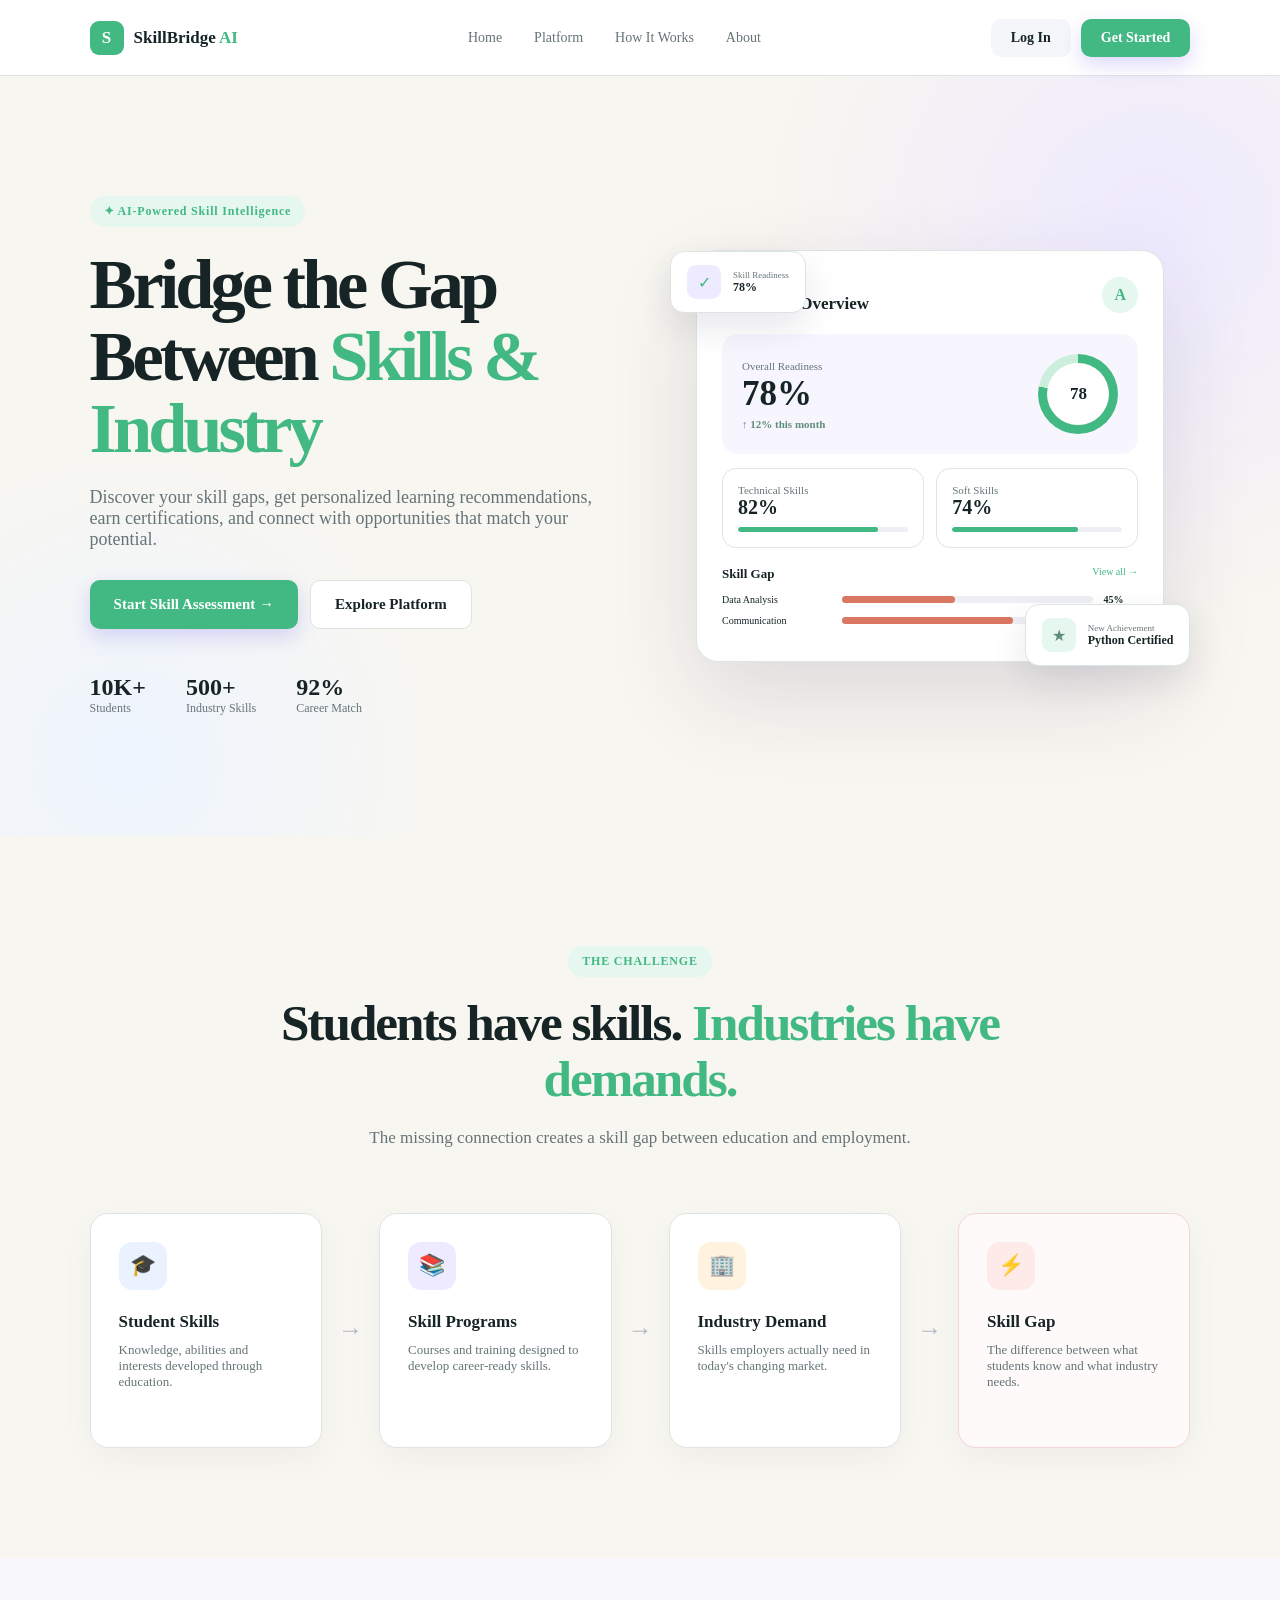
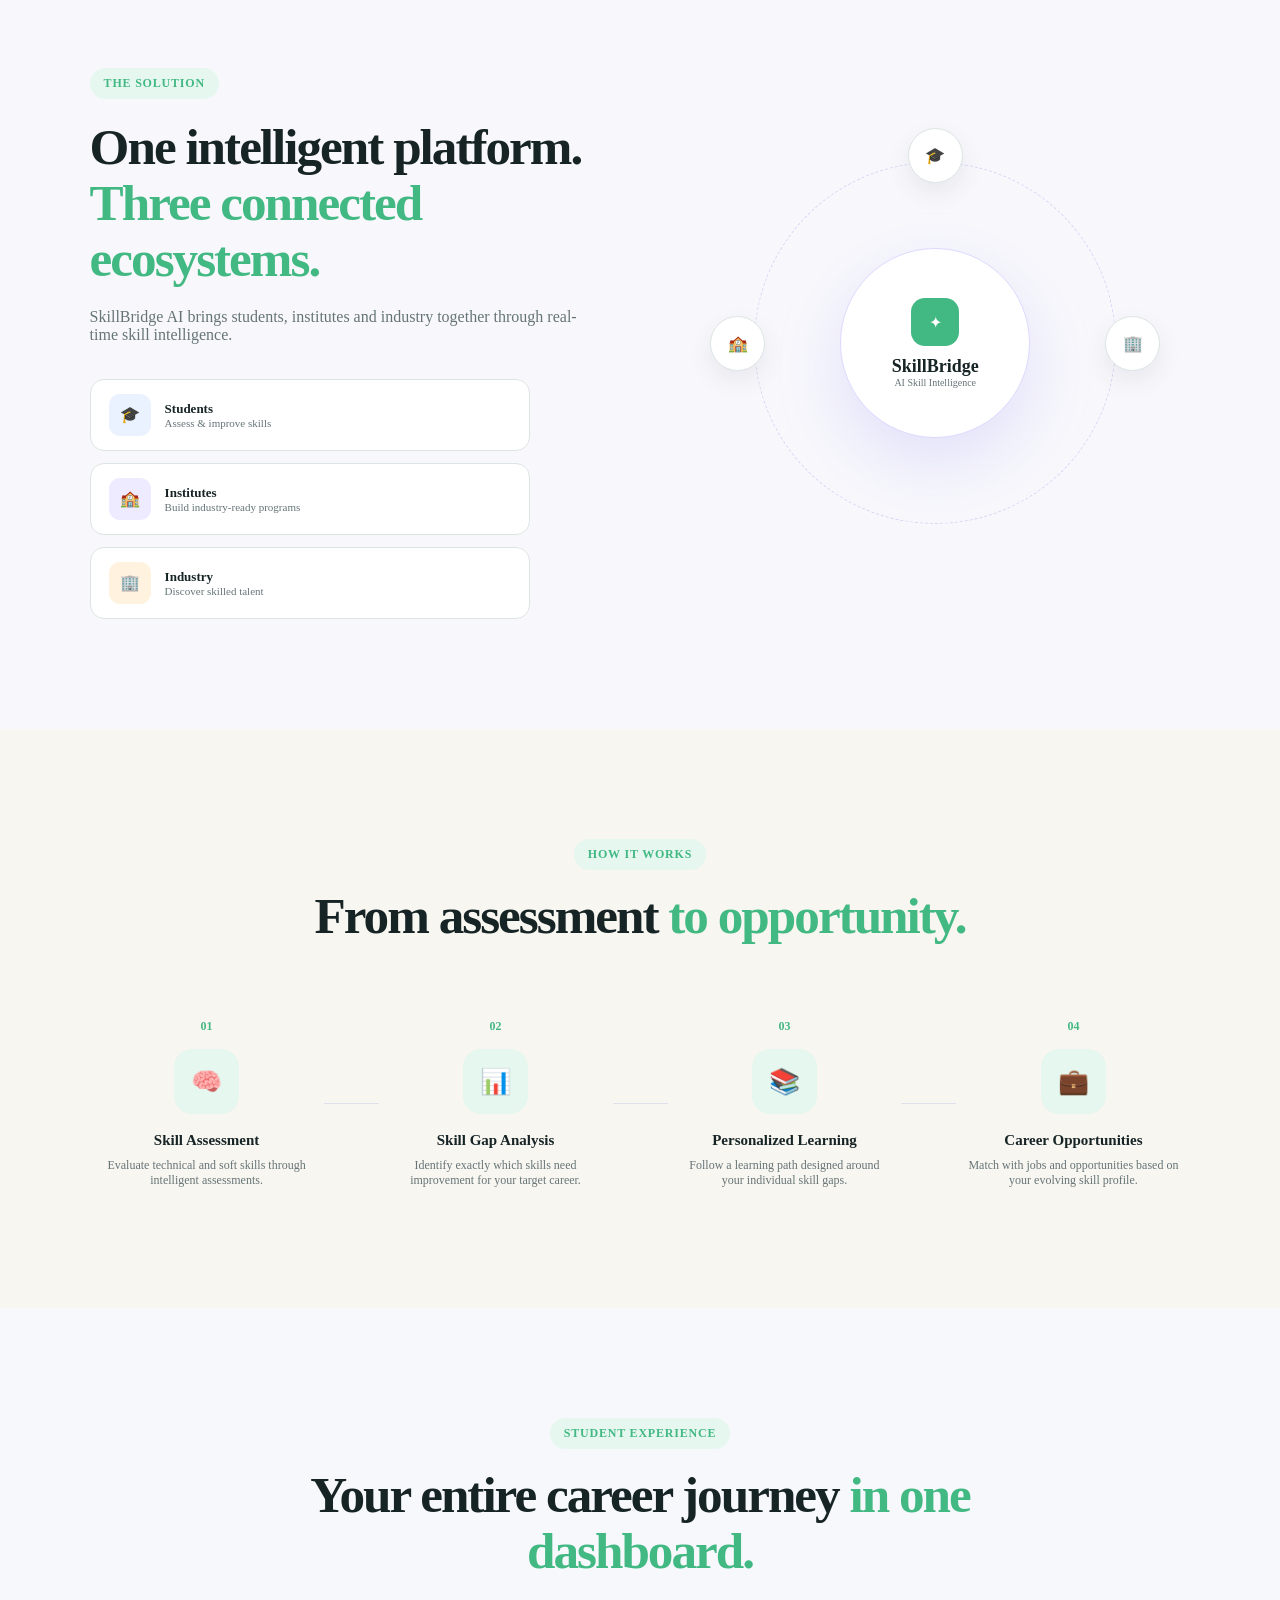
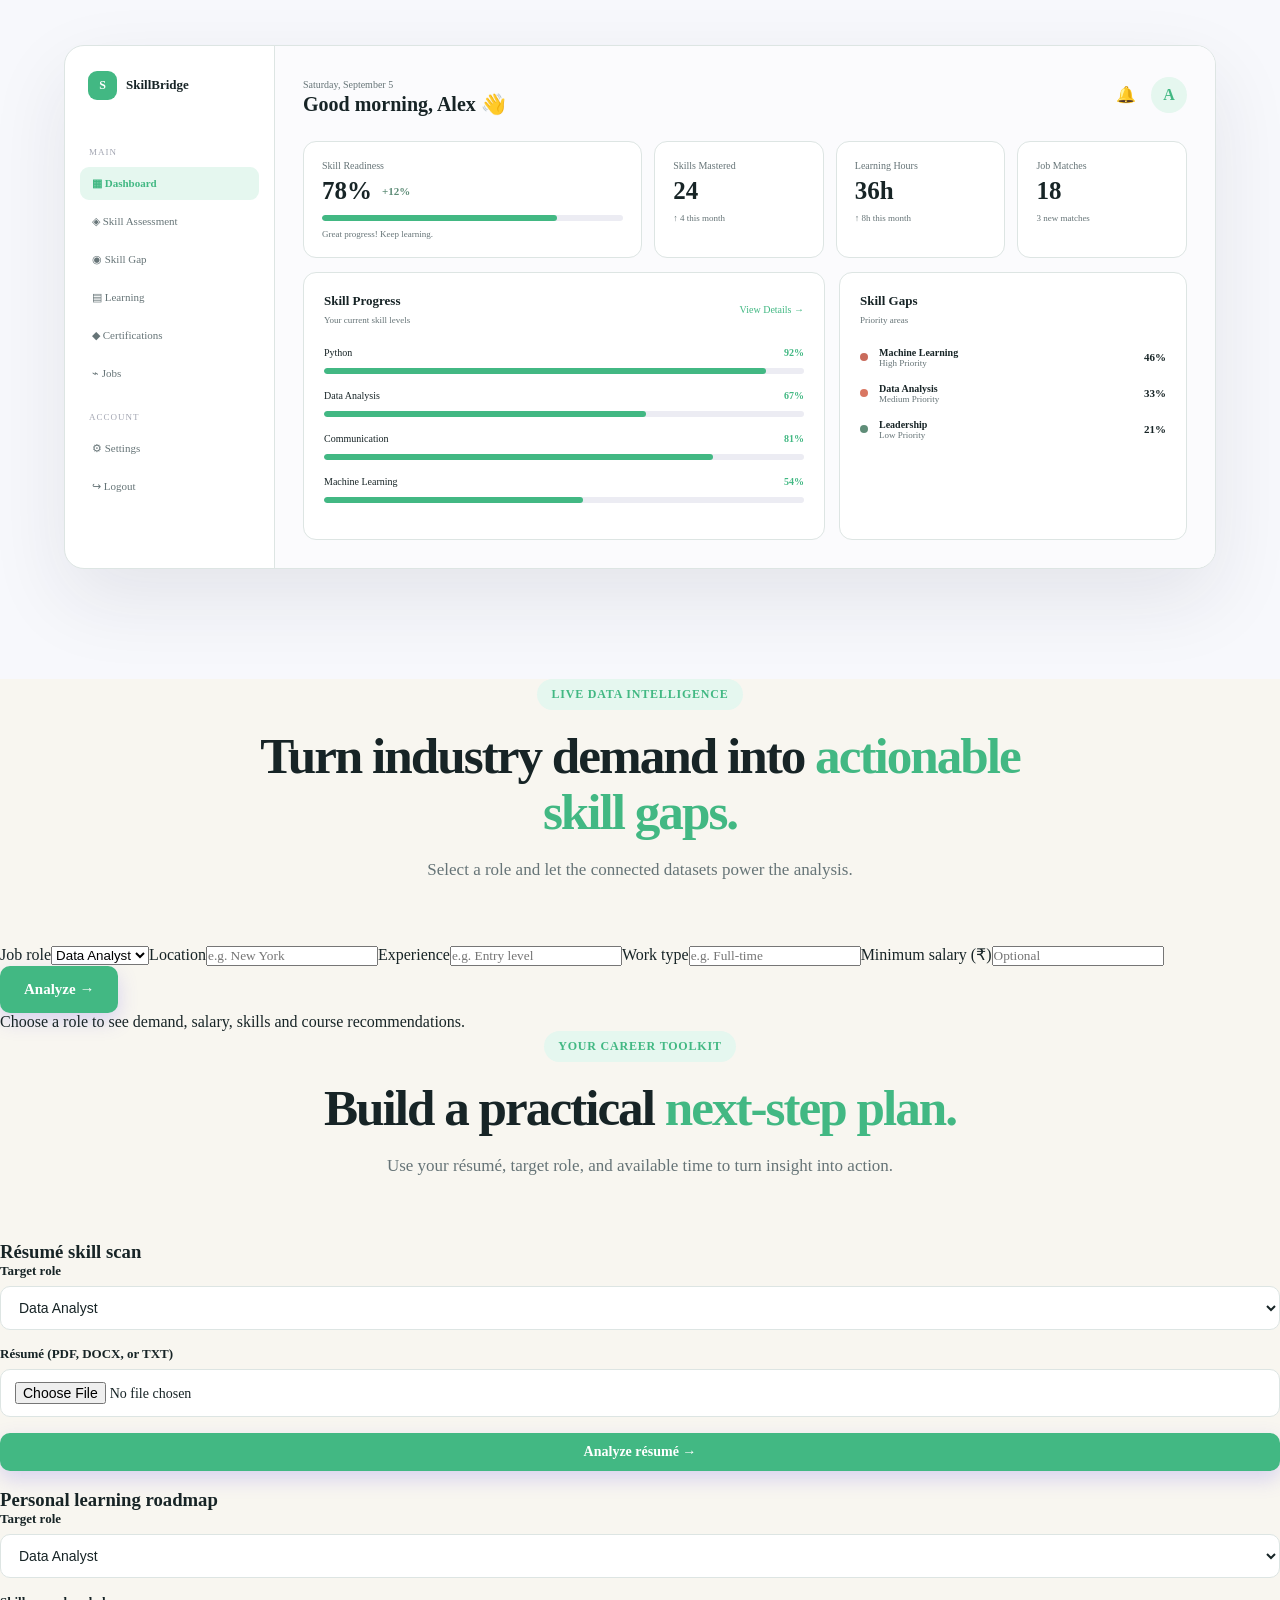
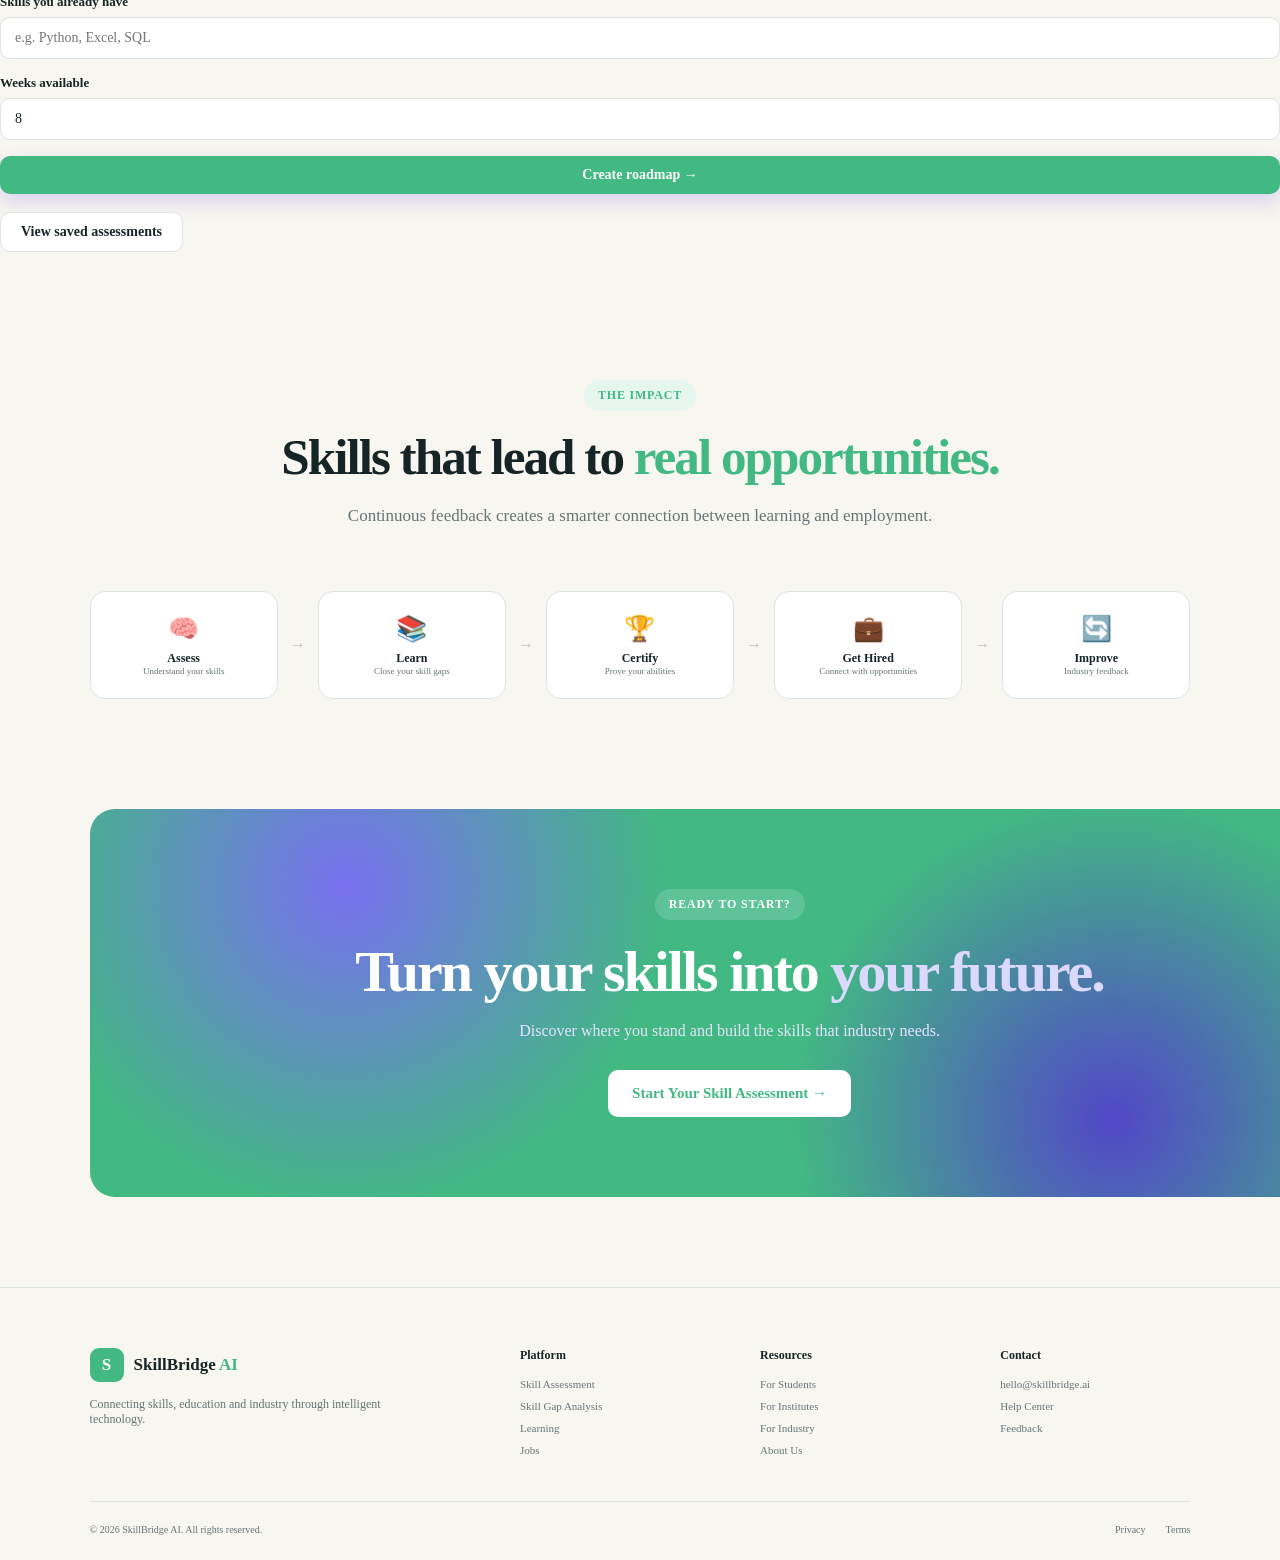
==== commit b6c05206: "Update index.html" ====
--- a/index.html
+++ b/index.html
@@ -883,6 +883,9 @@
 </footer>
 
 
-<script src="app.js"></script>
+   <script>
+     window.SKILLBRIDGE_API_BASE = 'https://skill-bridge-t5lj.onrender.com/api';
+   </script>
+   <script src="app.js"></script>
 </body>
-</html>+</html>
--- a/style.css
+++ b/style.css
@@ -13,10 +13,8 @@
 }
 
 body {
-    font-family: "Inter", sans-serif;
-    background: #ffffff;
-    color: #172033;
-    line-height: 1.6;
+    background: #F8F6F0;
+    color: #172426;
 }
 
 button,
@@ -40,22 +38,25 @@
 ===================================================== */
 
 :root {
-    --primary: #6257e8;
-    --primary-dark: #5046c7;
-
-    --blue: #4f8cff;
-    --purple: #8b6cf6;
-    --orange: #f4a340;
-    --green: #42b883;
-    --red: #ee6b6b;
-
-    --dark: #172033;
-    --muted: #697386;
-
-    --light-bg: #f7f8fc;
-    --border: #e7e9f1;
-
-    --white: #ffffff;
+   --primary: #42b883;
+   --primary-dark: #369c6f;
+
+    --blue: #155E63;
+    --purple: #155E63;
+
+    --orange: #D97762;
+    --green: #5F8D78;
+    --red: #C96B5C;
+
+    --dark: #172426;
+    --muted: #667477;
+
+    --light-bg: #F8F6F0;
+    --border: #DDE5E3;
+
+    --sand: #E8DCC4;
+
+    --white: #FFFFFF;
 }
 
 
@@ -116,7 +117,7 @@
 
     border-radius: 50px;
 
-    background: #eeecff;
+    background: #e5f7ef;
     color: var(--primary);
 
     font-size: 12px;
@@ -361,7 +362,7 @@
 
     border-radius: 50%;
 
-    background: #eeeaff;
+    background: #e5f7ef;
     color: var(--primary);
 
     font-weight: 700;
@@ -403,11 +404,11 @@
     display: grid;
     place-items: center;
 
-    background:
-        conic-gradient(
-            var(--primary) 0 78%,
-            #ddd9ff 78% 100%
-        );
+   background:
+     conic-gradient(
+        var(--primary) 0 78%,
+        #cceedd 78% 100%
+    );
 
     position: relative;
 }
@@ -895,7 +896,7 @@
 
     border-radius: 18px;
 
-    background: #f0eeff;
+    background: #e5f7ef;
 
     font-size: 25px;
 }
@@ -993,8 +994,8 @@
 }
 
 .sidebar-menu a.active {
-    background: #eeecff;
-    color: var(--primary);
+    background: #e5f7ef;
+color: var(--primary);
     font-weight: 700;
 }
 
@@ -1549,21 +1550,176 @@
         grid-template-columns: 1fr;
     }
 }
+
 /* =====================================================
-   SKILLBRIDGE LIVE PROTOTYPE
+   MODALS
 ===================================================== */
-.sb-live-section{padding:110px 7%;background:#fff}
-.sb-live-card{max-width:1250px;margin:auto;padding:30px;border:1px solid var(--border);border-radius:22px;background:#fff;box-shadow:0 25px 70px rgba(30,30,70,.07)}
-.sb-controls{display:grid;grid-template-columns:1fr 1fr auto;gap:14px;align-items:end;margin-bottom:28px}
-.sb-filter-controls{grid-template-columns:repeat(5,minmax(130px,1fr)) auto}
-.sb-controls label,.sb-form label{display:flex;flex-direction:column;gap:7px;font-size:12px;font-weight:700;color:var(--dark)}
-.sb-controls input,.sb-controls select,.sb-form input,.sb-form select{width:100%;padding:12px 13px;border:1px solid var(--border);border-radius:10px;background:#fff;color:var(--dark);outline:none}
-.sb-controls input:focus,.sb-controls select:focus,.sb-form input:focus,.sb-form select:focus{border-color:var(--primary);box-shadow:0 0 0 3px rgba(98,87,232,.08)}
-.sb-kpis{display:grid;grid-template-columns:repeat(3,1fr);gap:14px;margin-bottom:28px}
-.sb-kpis>div,.sb-result-grid>div{padding:18px;border:1px solid var(--border);border-radius:15px;background:#fafaff}
-.sb-kpis span,.sb-result-grid span{display:block;color:var(--muted);font-size:11px;margin-bottom:5px}.sb-kpis strong{font-size:25px}.sb-columns{display:grid;grid-template-columns:1fr 1fr;gap:35px}.sb-columns h3{font-size:17px;margin-bottom:15px}
-.sb-bar-row{display:grid;grid-template-columns:135px 1fr 45px;gap:10px;align-items:center;margin:12px 0;font-size:11px}.sb-bar-row>div{height:8px;background:#eeeef4;border-radius:10px;overflow:hidden}.sb-bar-row i{display:block;height:100%;background:var(--primary);border-radius:inherit}.sb-bar-row b{text-align:right}
-.sb-course{display:flex;justify-content:space-between;gap:15px;padding:13px 0;border-bottom:1px solid var(--border)}.sb-course strong,.sb-course small{display:block}.sb-course strong{font-size:12px}.sb-course small{font-size:10px;color:var(--muted);margin-top:3px}.sb-course>b{color:var(--primary);font-size:14px}
-.sb-empty,.sb-loading{padding:35px;text-align:center;color:var(--muted);background:#f8f8fc;border-radius:15px}.sb-error{padding:15px;border-radius:12px;background:#fff1f1;color:#b23b3b;font-size:13px}.sb-note{font-size:10px;color:var(--muted);margin-top:18px}
-.sb-modal{position:fixed;inset:0;background:rgba(20,20,45,.45);backdrop-filter:blur(5px);display:none;align-items:center;justify-content:center;padding:20px;z-index:1000}.sb-modal.show{display:flex}.sb-modal-card{width:min(720px,100%);max-height:90vh;overflow:auto;background:#fff;border-radius:22px;padding:30px;position:relative;box-shadow:0 30px 100px rgba(0,0,0,.2)}.sb-close{position:absolute;right:18px;top:14px;background:#f4f4f8;border-radius:50%;width:34px;height:34px;font-size:22px;color:var(--dark)}.sb-modal-card h2{font-size:32px;margin:16px 0 7px}.sb-muted{color:var(--muted);font-size:13px;margin-bottom:20px}.sb-form{display:flex;flex-direction:column;gap:15px}.sb-grid{display:grid;grid-template-columns:repeat(2,1fr);gap:12px}.sb-result{margin-top:20px}.sb-result-grid{display:grid;grid-template-columns:1fr 1fr;gap:12px;margin-bottom:18px}.sb-result-grid strong{font-size:26px}.sb-gap{display:grid;grid-template-columns:1fr auto auto;gap:12px;align-items:center;padding:12px 0;border-bottom:1px solid var(--border);font-size:12px}.sb-gap b{color:var(--primary)}.sb-gap small{color:var(--muted)}
-@media(max-width:900px){.sb-controls,.sb-filter-controls,.sb-columns,.sb-kpis{grid-template-columns:1fr}.sb-grid{grid-template-columns:1fr}.sb-live-section{padding:75px 5%}}
+
+.sb-modal {
+    position: fixed;
+    inset: 0;
+
+    width: 100%;
+    height: 100%;
+
+    display: none;
+    align-items: center;
+    justify-content: center;
+
+    padding: 20px;
+
+    background: rgba(23, 36, 38, 0.45);
+
+    z-index: 9999;
+}
+
+.sb-modal.show {
+    display: flex;
+}
+
+.sb-modal-card {
+    position: relative;
+
+    width: 100%;
+    max-width: 480px;
+    max-height: 90vh;
+
+    overflow-y: auto;
+
+    padding: 32px;
+
+    background: #ffffff;
+
+    border: 1px solid var(--border);
+    border-radius: 20px;
+
+    box-shadow: 0 25px 80px rgba(23, 36, 38, 0.20);
+}
+
+.sb-modal-card h2 {
+    margin: 18px 0 10px;
+
+    font-size: 30px;
+    line-height: 1.15;
+}
+
+.sb-modal-card .sb-muted {
+    color: var(--muted);
+    font-size: 14px;
+    line-height: 1.6;
+
+    margin-bottom: 24px;
+}
+
+.sb-close {
+    position: absolute;
+
+    top: 14px;
+    right: 16px;
+
+    width: 36px;
+    height: 36px;
+
+    display: grid;
+    place-items: center;
+
+    border-radius: 50%;
+
+    background: #f5f6f6;
+    color: var(--dark);
+
+    font-size: 24px;
+    line-height: 1;
+
+    cursor: pointer;
+}
+
+.sb-close:hover {
+    background: #e8eceb;
+}
+
+.sb-form {
+    display: flex;
+    flex-direction: column;
+    gap: 16px;
+}
+
+.sb-form label {
+    display: flex;
+    flex-direction: column;
+    gap: 7px;
+
+    color: var(--dark);
+
+    font-size: 13px;
+    font-weight: 600;
+}
+
+.sb-form input,
+.sb-form select {
+    width: 100%;
+
+    padding: 12px 14px;
+
+    border: 1px solid var(--border);
+    border-radius: 10px;
+
+    background: #ffffff;
+    color: var(--dark);
+
+    font-size: 14px;
+
+    outline: none;
+}
+
+.sb-form input:focus,
+.sb-form select:focus {
+    border-color: var(--primary);
+    box-shadow: 0 0 0 3px rgba(66, 184, 131, 0.12);
+}
+
+.sb-modal-card .hero-buttons {
+    margin-top: 8px;
+    margin-bottom: 0;
+}
+
+.sb-result {
+    margin-top: 18px;
+}
+
+.sb-note {
+    padding: 12px 14px;
+
+    border-radius: 10px;
+
+    background: #e5f7ef;
+    color: var(--green);
+
+    font-size: 13px;
+}
+
+.sb-error {
+    padding: 12px 14px;
+
+    border-radius: 10px;
+
+    background: #fff0ee;
+    color: var(--red);
+
+    font-size: 13px;
+}
+
+@media (max-width: 500px) {
+    .sb-modal {
+        padding: 14px;
+    }
+
+    .sb-modal-card {
+        padding: 25px 20px;
+        border-radius: 16px;
+    }
+
+    .sb-modal-card h2 {
+        font-size: 25px;
+    }
+}
